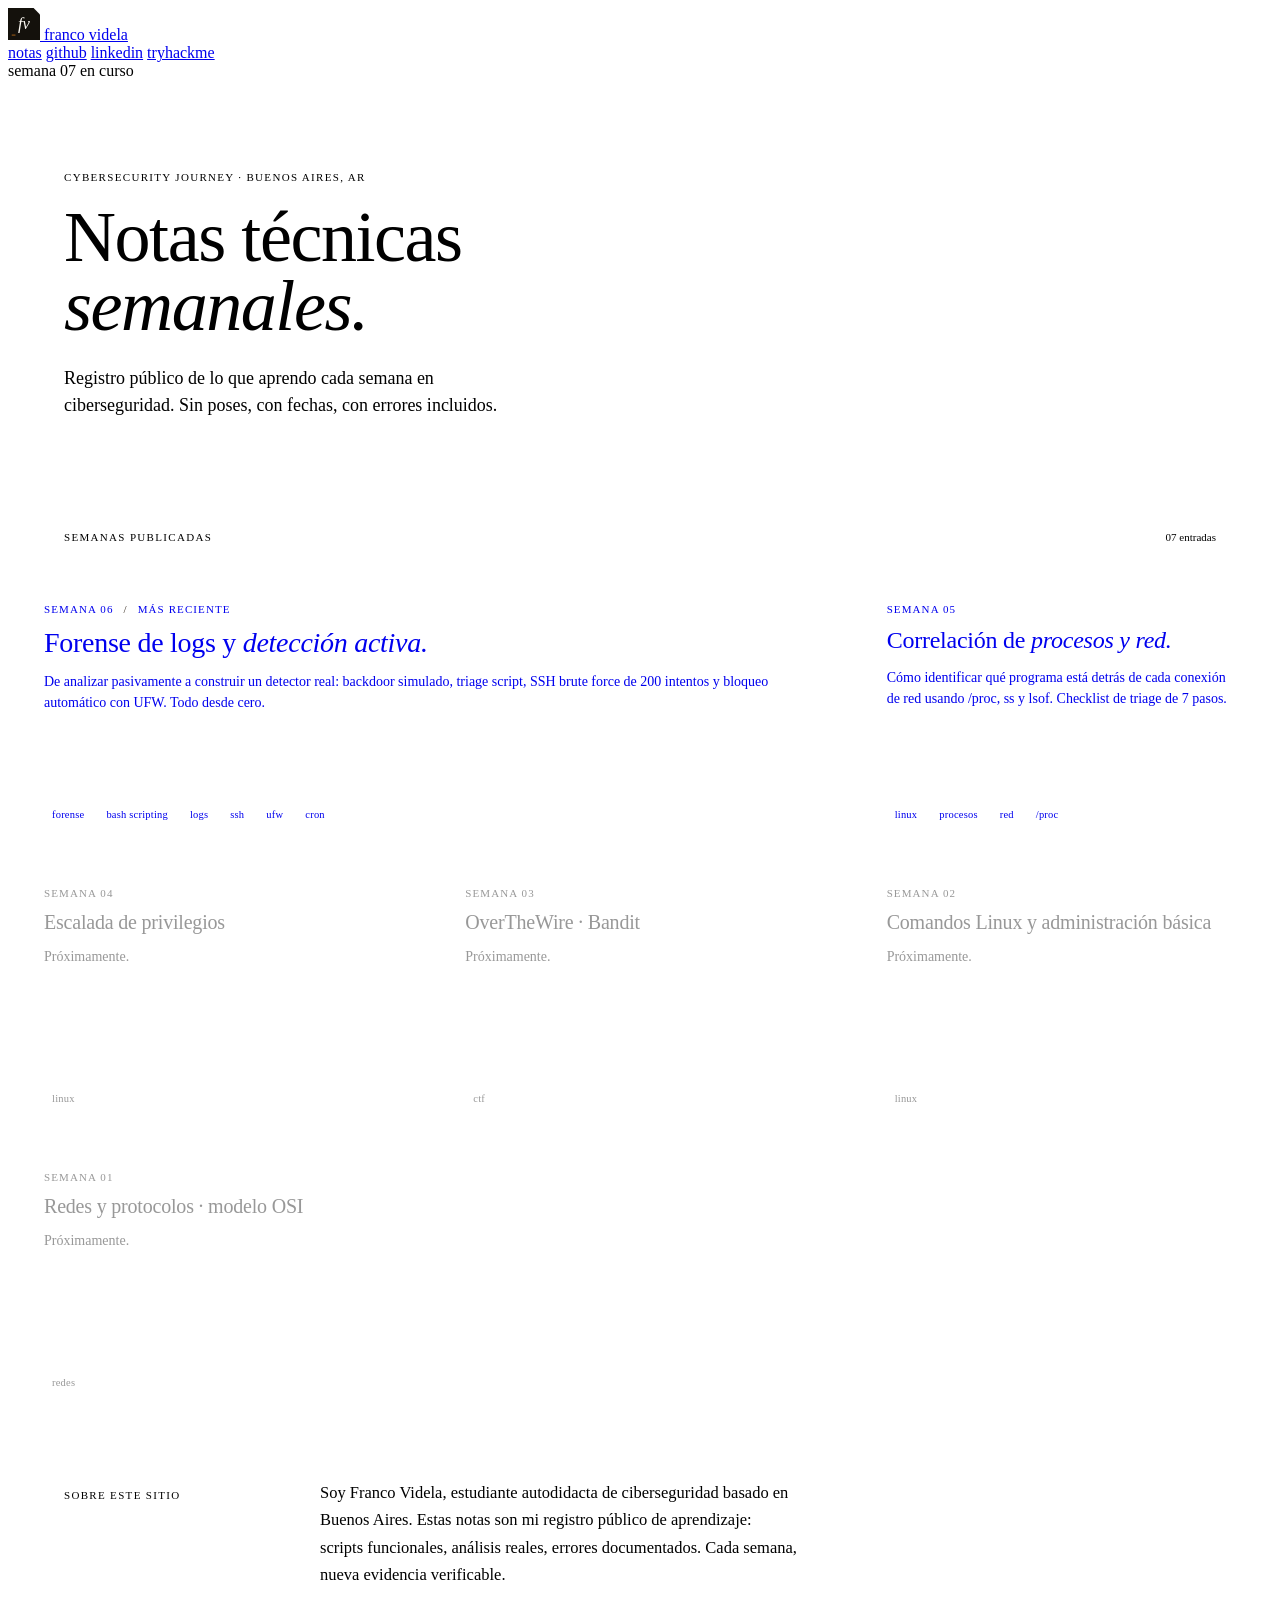
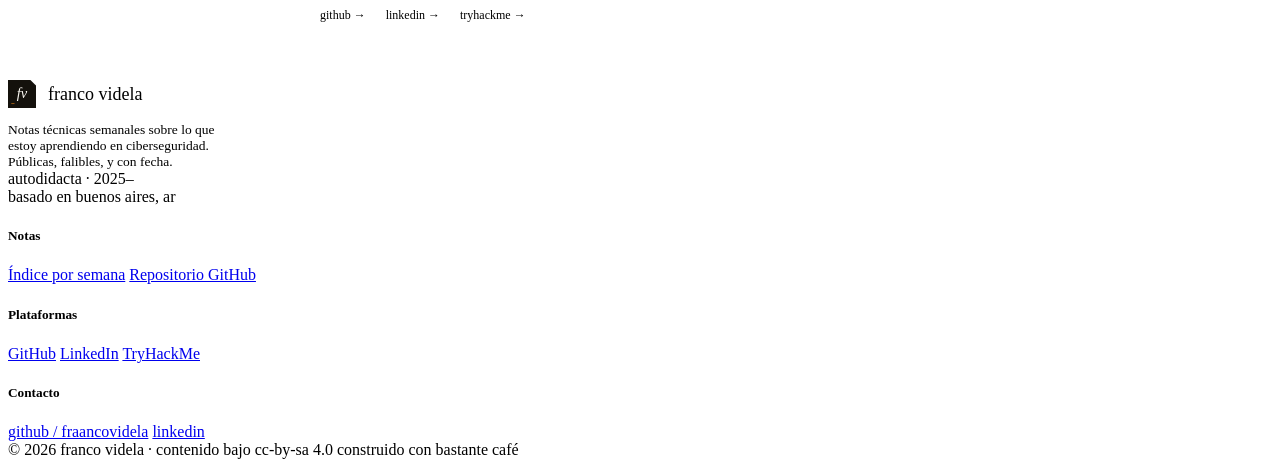
==== docs/index.html @ 890615af "chore: add docs folder and index for GitHub Pages" ====
<!doctype html>
<html lang="es">
<head>
<meta charset="utf-8"/>
<meta name="viewport" content="width=device-width, initial-scale=1"/>
<title>franco videla — notas de ciberseguridad</title>
<link rel="stylesheet" href="fv-design.css"/>
<style>
  /* ─── INDEX PAGE ─── */
  .page-hero {
    padding: 80px 56px 64px;
    border-bottom: 1px solid var(--paper-200);
  }
  .hero-eyebrow {
    font-family: var(--ff-mono); font-size: 11px;
    text-transform: uppercase; letter-spacing: 0.12em;
    color: var(--ink-300); margin-bottom: 20px;
  }
  .hero-title {
    font-family: var(--ff-display); font-weight: 400;
    font-size: 72px; line-height: 0.96;
    letter-spacing: -0.02em; margin: 0 0 24px;
    color: var(--ink-900);
  }
  .hero-title em { font-style: italic; color: var(--amber-700); }
  .hero-sub {
    font-size: 18px; color: var(--ink-700);
    max-width: 52ch; line-height: 1.5; margin: 0;
  }
 
  /* ─── WEEK GRID ─── */
  .section-head {
    padding: 48px 56px 28px;
    display: flex; align-items: baseline; justify-content: space-between;
    border-bottom: 1px solid var(--paper-200);
  }
  .section-label {
    font-family: var(--ff-mono); font-size: 11px;
    text-transform: uppercase; letter-spacing: 0.12em; color: var(--ink-300);
  }
  .section-count {
    font-family: var(--ff-mono); font-size: 11px; color: var(--ink-300);
  }
 
  .notes-grid {
    display: grid;
    grid-template-columns: repeat(3, 1fr);
    gap: 0;
  }
 
  .note-card {
    padding: 32px 36px;
    border-bottom: 1px solid var(--paper-200);
    border-right: 1px solid var(--paper-200);
    text-decoration: none;
    display: flex; flex-direction: column; gap: 12px;
    transition: background 0.15s;
    min-height: 220px;
  }
  .note-card:nth-child(3n) { border-right: 0; }
  .note-card:hover { background: var(--paper-100); }
 
  .note-card.featured {
    grid-column: span 2;
    background: var(--ink-900);
    border-color: var(--ink-900);
  }
  .note-card.featured:hover { background: var(--ink-700); }
 
  .card-week {
    font-family: var(--ff-mono); font-size: 11px;
    text-transform: uppercase; letter-spacing: 0.1em;
    color: var(--ink-300);
    display: flex; align-items: center; gap: 10px;
  }
  .note-card.featured .card-week { color: color-mix(in srgb, var(--paper-100) 45%, transparent); }
  .card-week .sep { color: var(--paper-300); }
  .note-card.featured .card-week .sep { color: #3a2f24; }
 
  .card-title {
    font-family: var(--ff-display); font-weight: 400;
    font-size: 24px; line-height: 1.15;
    color: var(--ink-900); margin: 0;
    letter-spacing: -0.01em;
  }
  .card-title em { font-style: italic; color: var(--amber-700); }
  .note-card.featured .card-title { color: var(--paper-50); font-size: 28px; }
  .note-card.featured .card-title em { color: var(--amber-300); }
 
  .card-desc {
    font-size: 14px; color: var(--ink-500);
    line-height: 1.5; margin: 0;
  }
  .note-card.featured .card-desc { color: color-mix(in srgb, var(--paper-100) 55%, transparent); }
 
  .card-tags {
    display: flex; flex-wrap: wrap; gap: 6px;
    margin-top: auto; padding-top: 12px;
    border-top: 1px solid var(--paper-200);
  }
  .note-card.featured .card-tags { border-top-color: #2c241b; }
 
  .chip {
    font-family: var(--ff-mono); font-size: 10.5px;
    text-transform: lowercase; letter-spacing: 0.02em;
    padding: 3px 8px; border-radius: 3px;
    background: var(--paper-50); border: 1px solid var(--paper-200);
    color: var(--ink-700);
  }
  .chip.amber { background: var(--amber-100); border-color: color-mix(in srgb, var(--amber-500) 35%, transparent); color: var(--amber-700); }
  .note-card.featured .chip { background: transparent; border-color: #3a2f24; color: var(--paper-200); }
  .note-card.featured .chip.amber { border-color: var(--amber-500); color: var(--amber-300); }
 
  /* placeholder cards */
  .note-card.placeholder {
    opacity: 0.4; pointer-events: none;
  }
  .note-card.placeholder .card-title {
    color: var(--ink-300);
    font-size: 20px;
  }
 
  /* ─── ABOUT STRIP ─── */
  .about-strip {
    padding: 56px;
    border-top: 1px solid var(--paper-200);
    display: grid;
    grid-template-columns: 200px 1fr;
    gap: 56px;
    align-items: start;
  }
  .about-label {
    font-family: var(--ff-mono); font-size: 11px;
    text-transform: uppercase; letter-spacing: 0.12em; color: var(--ink-300);
    border-top: 1px solid var(--ink-900); padding-top: 10px;
  }
  .about-text {
    font-size: 16.5px; color: var(--ink-700); line-height: 1.65;
    max-width: 58ch; margin: 0;
  }
  .about-links {
    display: flex; gap: 20px; margin-top: 20px; flex-wrap: wrap;
  }
  .about-links a {
    font-family: var(--ff-mono); font-size: 12px;
    color: var(--amber-700); text-decoration: none;
    border-bottom: 1px solid color-mix(in srgb, var(--amber-700) 35%, transparent);
    padding-bottom: 1px;
  }
  .about-links a:hover { border-bottom-color: var(--amber-700); }
 
  @media (max-width: 900px) {
    .site-header { padding: 16px 24px; }
    .page-hero { padding: 48px 24px 40px; }
    .hero-title { font-size: 48px; }
    .notes-grid { grid-template-columns: 1fr; }
    .note-card { border-right: 0; }
    .note-card.featured { grid-column: span 1; }
    .section-head, .about-strip { padding: 32px 24px; }
    .about-strip { grid-template-columns: 1fr; gap: 16px; }
  }
</style>
</head>
<body>
 
<!-- HEADER -->
<header class="site-header">
  <a href="index.html" class="lockup">
    <svg width="32" height="32" viewBox="0 0 120 120" aria-hidden="true">
      <defs><clipPath id="c"><path d="M0 0 H96 L120 24 V120 H0 Z"/></clipPath></defs>
      <g clip-path="url(#c)">
        <rect width="120" height="120" fill="#14110C"/>
        <text x="60" y="78" font-family="Instrument Serif, serif" font-size="62" font-style="italic" fill="#FBF8F2" text-anchor="middle">fv</text>
        <rect x="14" y="100" width="14" height="3" fill="#C57318"/>
      </g>
    </svg>
    <span class="wordmark">franco videla</span>
  </a>
  <nav class="site-nav">
    <a href="index.html" class="active">notas</a>
    <a href="https://github.com/fraancovidela/cybersecurity-journey" target="_blank">github</a>
    <a href="https://linkedin.com/in/fraancovidela" target="_blank">linkedin</a>
    <a href="https://tryhackme.com/p/fraancovidela" target="_blank">tryhackme</a>
  </nav>
  <span class="site-status"><span class="dot"></span>semana 07 en curso</span>
</header>
 
<!-- HERO -->
<section class="page-hero">
  <p class="hero-eyebrow">cybersecurity journey · buenos aires, ar</p>
  <h1 class="hero-title">Notas técnicas<br/><em>semanales.</em></h1>
  <p class="hero-sub">Registro público de lo que aprendo cada semana en ciberseguridad. Sin poses, con fechas, con errores incluidos.</p>
</section>
 
<!-- GRID -->
<div class="section-head">
  <span class="section-label">Semanas publicadas</span>
  <span class="section-count">07 entradas</span>
</div>
 
<div class="notes-grid">
 
  <!-- SEMANA 06 — featured (la más reciente) -->
  <a href="semanas/semana-06.html" class="note-card featured">
    <div class="card-week">
      <span>Semana 06</span>
      <span class="sep">/</span>
      <span>más reciente</span>
    </div>
    <h2 class="card-title">Forense de logs y <em>detección activa.</em></h2>
    <p class="card-desc">De analizar pasivamente a construir un detector real: backdoor simulado, triage script, SSH brute force de 200 intentos y bloqueo automático con UFW. Todo desde cero.</p>
    <div class="card-tags">
      <span class="chip amber">forense</span>
      <span class="chip amber">bash scripting</span>
      <span class="chip">logs</span>
      <span class="chip">ssh</span>
      <span class="chip">ufw</span>
      <span class="chip">cron</span>
    </div>
  </a>
 
  <!-- SEMANA 05 -->
  <a href="semanas/semana-05.html" class="note-card">
    <div class="card-week">
      <span>Semana 05</span>
    </div>
    <h2 class="card-title">Correlación de <em>procesos y red.</em></h2>
    <p class="card-desc">Cómo identificar qué programa está detrás de cada conexión de red usando /proc, ss y lsof. Checklist de triage de 7 pasos.</p>
    <div class="card-tags">
      <span class="chip">linux</span>
      <span class="chip">procesos</span>
      <span class="chip">red</span>
      <span class="chip">/proc</span>
    </div>
  </a>
 
  <!-- SEMANA 04 — placeholder -->
  <div class="note-card placeholder">
    <div class="card-week"><span>Semana 04</span></div>
    <h2 class="card-title">Escalada de privilegios</h2>
    <p class="card-desc">Próximamente.</p>
    <div class="card-tags"><span class="chip">linux</span></div>
  </div>
 
  <!-- SEMANA 03 — placeholder -->
  <div class="note-card placeholder">
    <div class="card-week"><span>Semana 03</span></div>
    <h2 class="card-title">OverTheWire · Bandit</h2>
    <p class="card-desc">Próximamente.</p>
    <div class="card-tags"><span class="chip">ctf</span></div>
  </div>
 
  <!-- SEMANA 02 — placeholder -->
  <div class="note-card placeholder">
    <div class="card-week"><span>Semana 02</span></div>
    <h2 class="card-title">Comandos Linux y administración básica</h2>
    <p class="card-desc">Próximamente.</p>
    <div class="card-tags"><span class="chip">linux</span></div>
  </div>
 
  <!-- SEMANA 01 — placeholder -->
  <div class="note-card placeholder">
    <div class="card-week"><span>Semana 01</span></div>
    <h2 class="card-title">Redes y protocolos · modelo OSI</h2>
    <p class="card-desc">Próximamente.</p>
    <div class="card-tags"><span class="chip">redes</span></div>
  </div>
 
</div>
 
<!-- ABOUT -->
<div class="about-strip">
  <span class="about-label">Sobre este sitio</span>
  <div>
    <p class="about-text">Soy Franco Videla, estudiante autodidacta de ciberseguridad basado en Buenos Aires. Estas notas son mi registro público de aprendizaje: scripts funcionales, análisis reales, errores documentados. Cada semana, nueva evidencia verificable.</p>
    <div class="about-links">
      <a href="https://github.com/fraancovidela/cybersecurity-journey" target="_blank">github →</a>
      <a href="https://linkedin.com/in/fraancovidela" target="_blank">linkedin →</a>
      <a href="https://tryhackme.com/p/fraancovidela" target="_blank">tryhackme →</a>
    </div>
  </div>
</div>
 
<!-- FOOTER -->
<footer class="site-footer">
  <div>
    <div style="display:inline-flex; align-items:center; gap:12px; margin-bottom:14px;">
      <svg width="28" height="28" viewBox="0 0 120 120">
        <defs><clipPath id="cf"><path d="M0 0 H96 L120 24 V120 H0 Z"/></clipPath></defs>
        <g clip-path="url(#cf)">
          <rect width="120" height="120" fill="#14110C"/>
          <text x="60" y="78" font-family="Instrument Serif, serif" font-size="62" font-style="italic" fill="#FBF8F2" text-anchor="middle">fv</text>
          <rect x="14" y="100" width="14" height="3" fill="#C57318"/>
        </g>
      </svg>
      <span style="font-family:var(--ff-display); font-size:18px;">franco videla</span>
    </div>
    <p style="margin:0; max-width:32ch; font-size:13.5px;">Notas técnicas semanales sobre lo que estoy aprendiendo en ciberseguridad. Públicas, falibles, y con fecha.</p>
    <div class="footer-tag">autodidacta · 2025–<br/>basado en buenos aires, ar</div>
  </div>
  <div>
    <h5>Notas</h5>
    <a href="index.html">Índice por semana</a>
    <a href="https://github.com/fraancovidela/cybersecurity-journey" target="_blank">Repositorio GitHub</a>
  </div>
  <div>
    <h5>Plataformas</h5>
    <a href="https://github.com/fraancovidela/cybersecurity-journey" target="_blank">GitHub</a>
    <a href="https://linkedin.com/in/fraancovidela" target="_blank">LinkedIn</a>
    <a href="https://tryhackme.com/p/fraancovidela" target="_blank">TryHackMe</a>
  </div>
  <div>
    <h5>Contacto</h5>
    <a href="https://github.com/fraancovidela" target="_blank">github / fraancovidela</a>
    <a href="https://linkedin.com/in/fraancovidela" target="_blank">linkedin</a>
  </div>
  <div class="footer-fineprint">
    <span>© 2026 franco videla · contenido bajo cc-by-sa 4.0</span>
    <span>construido con bastante café</span>
  </div>
</footer>
 
</body>
</html>
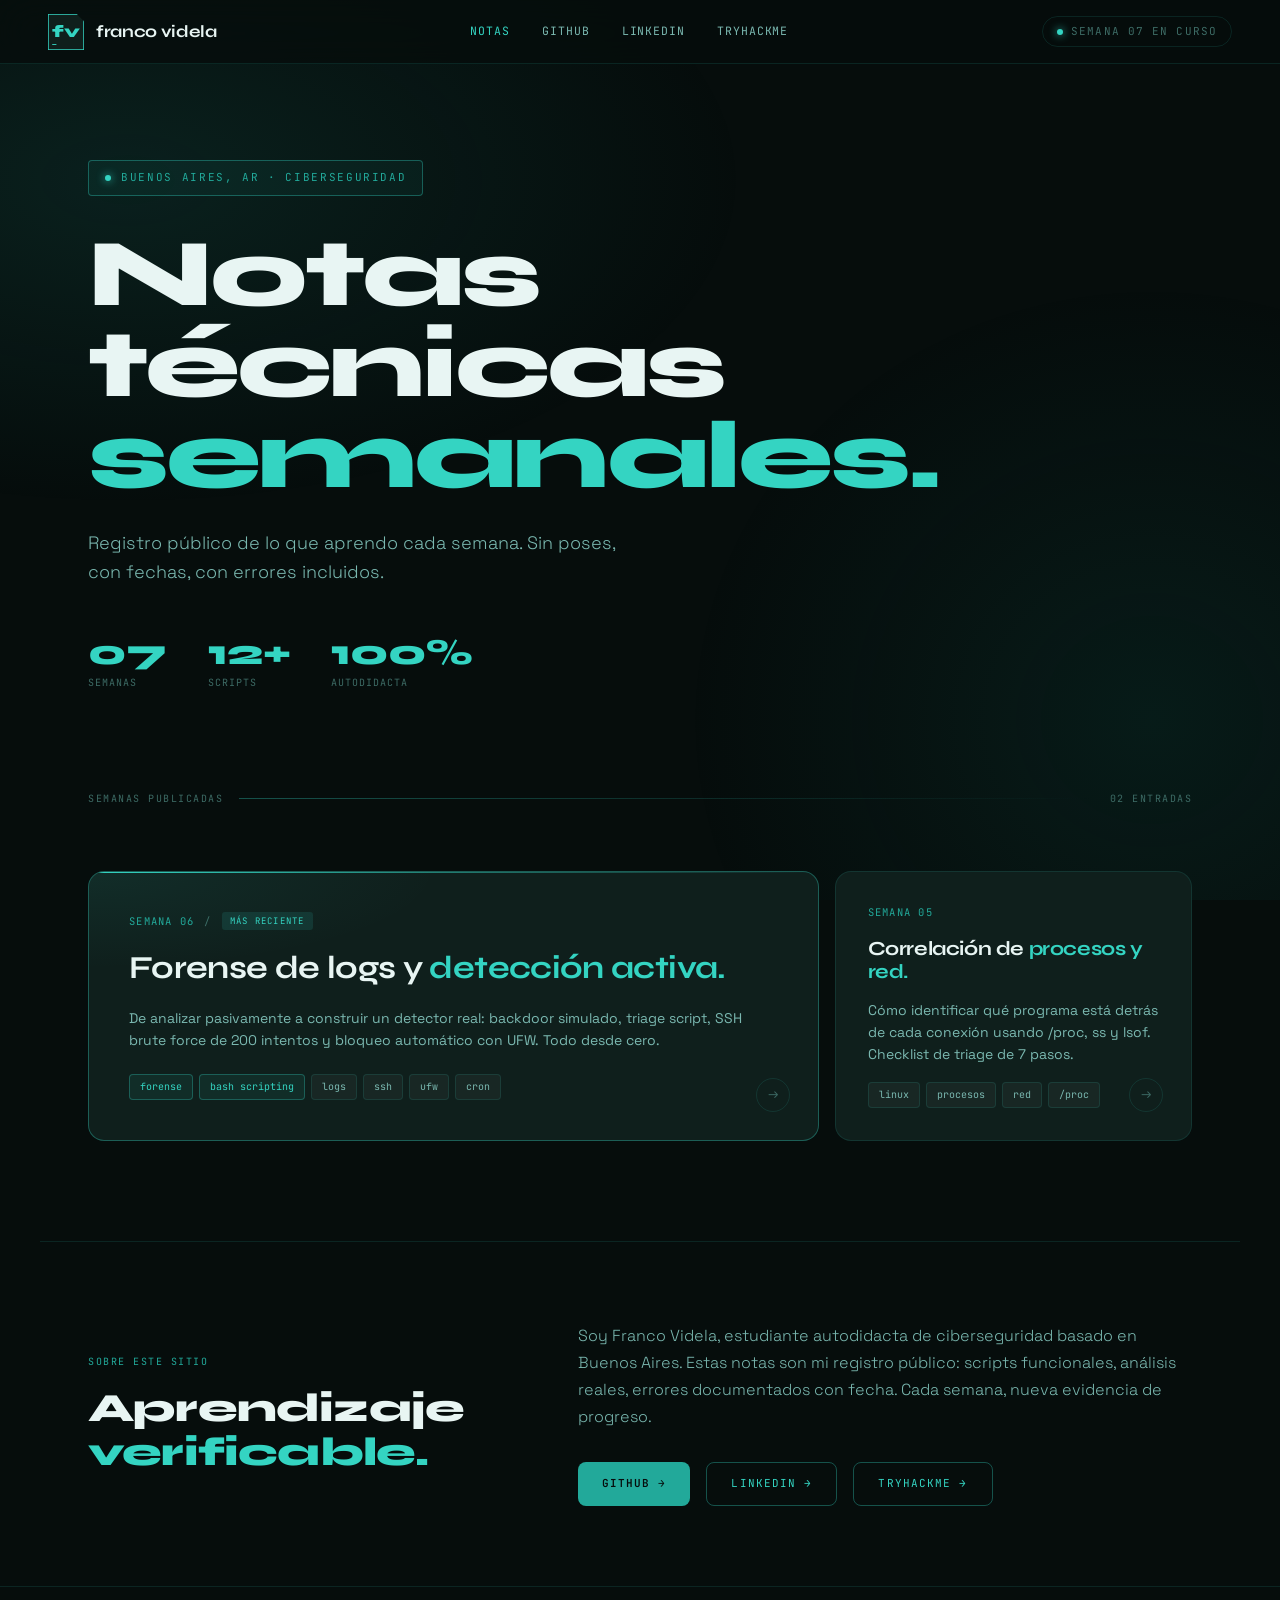
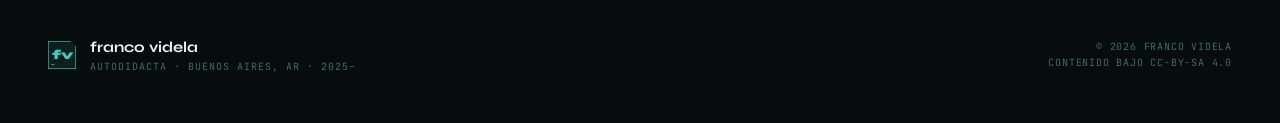
==== commit 90dab6a8: "chore: add docs folder and index for GitHub Pages" ====
--- a/docs/index.html
+++ b/docs/index.html
@@ -4,321 +4,208 @@
 <meta charset="utf-8"/>
 <meta name="viewport" content="width=device-width, initial-scale=1"/>
 <title>franco videla — notas de ciberseguridad</title>
-<link rel="stylesheet" href="fv-design.css"/>
+<link rel="preconnect" href="https://fonts.googleapis.com"/>
+<link rel="preconnect" href="https://fonts.gstatic.com" crossorigin/>
+<link href="https://fonts.googleapis.com/css2?family=Syne:wght@400;500;600;700;800&family=Space+Grotesk:wght@300;400;500;600&family=JetBrains+Mono:wght@400;500&display=swap" rel="stylesheet"/>
 <style>
-  /* ─── INDEX PAGE ─── */
-  .page-hero {
-    padding: 80px 56px 64px;
-    border-bottom: 1px solid var(--paper-200);
-  }
-  .hero-eyebrow {
-    font-family: var(--ff-mono); font-size: 11px;
-    text-transform: uppercase; letter-spacing: 0.12em;
-    color: var(--ink-300); margin-bottom: 20px;
-  }
-  .hero-title {
-    font-family: var(--ff-display); font-weight: 400;
-    font-size: 72px; line-height: 0.96;
-    letter-spacing: -0.02em; margin: 0 0 24px;
-    color: var(--ink-900);
-  }
-  .hero-title em { font-style: italic; color: var(--amber-700); }
-  .hero-sub {
-    font-size: 18px; color: var(--ink-700);
-    max-width: 52ch; line-height: 1.5; margin: 0;
-  }
- 
-  /* ─── WEEK GRID ─── */
-  .section-head {
-    padding: 48px 56px 28px;
-    display: flex; align-items: baseline; justify-content: space-between;
-    border-bottom: 1px solid var(--paper-200);
-  }
-  .section-label {
-    font-family: var(--ff-mono); font-size: 11px;
-    text-transform: uppercase; letter-spacing: 0.12em; color: var(--ink-300);
-  }
-  .section-count {
-    font-family: var(--ff-mono); font-size: 11px; color: var(--ink-300);
-  }
- 
-  .notes-grid {
-    display: grid;
-    grid-template-columns: repeat(3, 1fr);
-    gap: 0;
-  }
- 
-  .note-card {
-    padding: 32px 36px;
-    border-bottom: 1px solid var(--paper-200);
-    border-right: 1px solid var(--paper-200);
-    text-decoration: none;
-    display: flex; flex-direction: column; gap: 12px;
-    transition: background 0.15s;
-    min-height: 220px;
-  }
-  .note-card:nth-child(3n) { border-right: 0; }
-  .note-card:hover { background: var(--paper-100); }
- 
-  .note-card.featured {
-    grid-column: span 2;
-    background: var(--ink-900);
-    border-color: var(--ink-900);
-  }
-  .note-card.featured:hover { background: var(--ink-700); }
- 
-  .card-week {
-    font-family: var(--ff-mono); font-size: 11px;
-    text-transform: uppercase; letter-spacing: 0.1em;
-    color: var(--ink-300);
-    display: flex; align-items: center; gap: 10px;
-  }
-  .note-card.featured .card-week { color: color-mix(in srgb, var(--paper-100) 45%, transparent); }
-  .card-week .sep { color: var(--paper-300); }
-  .note-card.featured .card-week .sep { color: #3a2f24; }
- 
-  .card-title {
-    font-family: var(--ff-display); font-weight: 400;
-    font-size: 24px; line-height: 1.15;
-    color: var(--ink-900); margin: 0;
-    letter-spacing: -0.01em;
-  }
-  .card-title em { font-style: italic; color: var(--amber-700); }
-  .note-card.featured .card-title { color: var(--paper-50); font-size: 28px; }
-  .note-card.featured .card-title em { color: var(--amber-300); }
- 
-  .card-desc {
-    font-size: 14px; color: var(--ink-500);
-    line-height: 1.5; margin: 0;
-  }
-  .note-card.featured .card-desc { color: color-mix(in srgb, var(--paper-100) 55%, transparent); }
- 
-  .card-tags {
-    display: flex; flex-wrap: wrap; gap: 6px;
-    margin-top: auto; padding-top: 12px;
-    border-top: 1px solid var(--paper-200);
-  }
-  .note-card.featured .card-tags { border-top-color: #2c241b; }
- 
-  .chip {
-    font-family: var(--ff-mono); font-size: 10.5px;
-    text-transform: lowercase; letter-spacing: 0.02em;
-    padding: 3px 8px; border-radius: 3px;
-    background: var(--paper-50); border: 1px solid var(--paper-200);
-    color: var(--ink-700);
-  }
-  .chip.amber { background: var(--amber-100); border-color: color-mix(in srgb, var(--amber-500) 35%, transparent); color: var(--amber-700); }
-  .note-card.featured .chip { background: transparent; border-color: #3a2f24; color: var(--paper-200); }
-  .note-card.featured .chip.amber { border-color: var(--amber-500); color: var(--amber-300); }
- 
-  /* placeholder cards */
-  .note-card.placeholder {
-    opacity: 0.4; pointer-events: none;
-  }
-  .note-card.placeholder .card-title {
-    color: var(--ink-300);
-    font-size: 20px;
-  }
- 
-  /* ─── ABOUT STRIP ─── */
-  .about-strip {
-    padding: 56px;
-    border-top: 1px solid var(--paper-200);
-    display: grid;
-    grid-template-columns: 200px 1fr;
-    gap: 56px;
-    align-items: start;
-  }
-  .about-label {
-    font-family: var(--ff-mono); font-size: 11px;
-    text-transform: uppercase; letter-spacing: 0.12em; color: var(--ink-300);
-    border-top: 1px solid var(--ink-900); padding-top: 10px;
-  }
-  .about-text {
-    font-size: 16.5px; color: var(--ink-700); line-height: 1.65;
-    max-width: 58ch; margin: 0;
-  }
-  .about-links {
-    display: flex; gap: 20px; margin-top: 20px; flex-wrap: wrap;
-  }
-  .about-links a {
-    font-family: var(--ff-mono); font-size: 12px;
-    color: var(--amber-700); text-decoration: none;
-    border-bottom: 1px solid color-mix(in srgb, var(--amber-700) 35%, transparent);
-    padding-bottom: 1px;
-  }
-  .about-links a:hover { border-bottom-color: var(--amber-700); }
- 
-  @media (max-width: 900px) {
-    .site-header { padding: 16px 24px; }
-    .page-hero { padding: 48px 24px 40px; }
-    .hero-title { font-size: 48px; }
-    .notes-grid { grid-template-columns: 1fr; }
-    .note-card { border-right: 0; }
-    .note-card.featured { grid-column: span 1; }
-    .section-head, .about-strip { padding: 32px 24px; }
-    .about-strip { grid-template-columns: 1fr; gap: 16px; }
-  }
+* { margin: 0; padding: 0; box-sizing: border-box; }
+:root {
+  --bg-deep:    #060d0c;
+  --bg-card:    #0f1f1c;
+  --teal-400:   #22a99a;
+  --teal-300:   #34d4c2;
+  --text-prime: #e8f5f3;
+  --text-sec:   #7ab8b0;
+  --text-muted: #3d6b65;
+  --border:     rgba(52,212,194,0.12);
+  --border-hot: rgba(52,212,194,0.35);
+  --ff-head:  "Syne", sans-serif;
+  --ff-body:  "Space Grotesk", sans-serif;
+  --ff-mono:  "JetBrains Mono", monospace;
+}
+html { scroll-behavior: smooth; }
+body { background: var(--bg-deep); color: var(--text-prime); font-family: var(--ff-body); font-size: 15px; line-height: 1.6; overflow-x: hidden; }
+.mesh { position: fixed; inset: 0; pointer-events: none; z-index: 0; background: radial-gradient(ellipse 80% 60% at 10% 20%, rgba(26,122,110,0.18) 0%, transparent 60%), radial-gradient(ellipse 60% 80% at 90% 80%, rgba(13,78,70,0.22) 0%, transparent 60%); }
+header { position: fixed; top: 0; left: 0; right: 0; z-index: 100; display: flex; align-items: center; justify-content: space-between; padding: 0 48px; height: 64px; background: rgba(6,13,12,0.85); backdrop-filter: blur(20px); border-bottom: 1px solid var(--border); }
+.logo-link { display: flex; align-items: center; gap: 12px; text-decoration: none; }
+.logo-name { font-family: var(--ff-head); font-size: 17px; font-weight: 700; color: var(--text-prime); letter-spacing: -0.02em; }
+nav { display: flex; gap: 32px; }
+nav a { font-family: var(--ff-mono); font-size: 11.5px; text-transform: uppercase; letter-spacing: 0.08em; color: var(--text-sec); text-decoration: none; transition: color 0.2s; }
+nav a:hover, nav a.active { color: var(--teal-300); }
+.status-badge { display: flex; align-items: center; gap: 8px; font-family: var(--ff-mono); font-size: 11px; text-transform: uppercase; letter-spacing: 0.1em; color: var(--text-muted); padding: 6px 14px; border: 1px solid var(--border); border-radius: 99px; }
+.status-dot { width: 6px; height: 6px; border-radius: 50%; background: var(--teal-300); box-shadow: 0 0 8px var(--teal-300); animation: pulse 2s infinite; }
+@keyframes pulse { 0%,100%{opacity:1;box-shadow:0 0 8px var(--teal-300)}50%{opacity:.6;box-shadow:0 0 16px var(--teal-300)} }
+.hero { position: relative; z-index: 1; padding: 160px 48px 100px; max-width: 1200px; margin: 0 auto; }
+.hero-eyebrow { display: inline-flex; align-items: center; gap: 10px; font-family: var(--ff-mono); font-size: 11px; text-transform: uppercase; letter-spacing: 0.15em; color: var(--teal-400); margin-bottom: 32px; padding: 8px 16px; border: 1px solid var(--border-hot); border-radius: 4px; background: rgba(52,212,194,0.05); }
+.hero-eyebrow::before { content: ""; width: 6px; height: 6px; border-radius: 50%; background: var(--teal-300); box-shadow: 0 0 8px var(--teal-300); }
+.hero h1 { font-family: var(--ff-head); font-size: clamp(52px,8vw,96px); font-weight: 800; line-height: 0.95; letter-spacing: -0.03em; color: var(--text-prime); margin-bottom: 28px; }
+.hero h1 em { font-style: normal; color: var(--teal-300); }
+.hero-sub { font-size: 18px; color: var(--text-sec); max-width: 48ch; line-height: 1.6; margin-bottom: 48px; font-weight: 300; }
+.hero-stats { display: flex; gap: 40px; }
+.stat { display: flex; flex-direction: column; gap: 4px; }
+.stat-num { font-family: var(--ff-head); font-size: 36px; font-weight: 800; color: var(--teal-300); line-height: 1; }
+.stat-label { font-family: var(--ff-mono); font-size: 10px; text-transform: uppercase; letter-spacing: 0.1em; color: var(--text-muted); }
+.divider { position: relative; z-index: 1; max-width: 1200px; margin: 0 auto; padding: 0 48px; display: flex; align-items: center; gap: 16px; margin-bottom: 64px; }
+.divider-label { font-family: var(--ff-mono); font-size: 10px; text-transform: uppercase; letter-spacing: 0.15em; color: var(--text-muted); white-space: nowrap; }
+.divider-line { flex: 1; height: 1px; background: linear-gradient(90deg, var(--border-hot), transparent); }
+.notes-section { position: relative; z-index: 1; max-width: 1200px; margin: 0 auto; padding: 0 48px 100px; }
+.notes-grid { display: grid; grid-template-columns: repeat(3, 1fr); gap: 16px; }
+.card-featured { grid-column: span 2; background: var(--bg-card); border: 1px solid var(--border-hot); border-radius: 16px; padding: 40px; text-decoration: none; display: flex; flex-direction: column; gap: 20px; position: relative; overflow: hidden; transition: transform 0.3s, border-color 0.3s, box-shadow 0.3s; }
+.card-featured::before { content: ""; position: absolute; inset: 0; background: radial-gradient(ellipse 80% 60% at 0% 0%, rgba(52,212,194,0.08) 0%, transparent 60%); pointer-events: none; }
+.card-featured::after { content: ""; position: absolute; top: 0; left: 0; right: 0; height: 1px; background: linear-gradient(90deg, var(--teal-300), transparent); }
+.card-featured:hover { transform: translateY(-4px); border-color: var(--teal-400); box-shadow: 0 20px 60px rgba(52,212,194,0.12); }
+.card { background: var(--bg-card); border: 1px solid var(--border); border-radius: 16px; padding: 32px; text-decoration: none; display: flex; flex-direction: column; gap: 16px; position: relative; overflow: hidden; transition: transform 0.3s, border-color 0.3s, box-shadow 0.3s; }
+.card:hover { transform: translateY(-4px); border-color: var(--border-hot); box-shadow: 0 12px 40px rgba(52,212,194,0.08); }
+.card-week { font-family: var(--ff-mono); font-size: 10.5px; text-transform: uppercase; letter-spacing: 0.12em; color: var(--teal-400); display: flex; align-items: center; gap: 10px; }
+.card-week .sep { color: var(--text-muted); }
+.card-week .badge { background: rgba(52,212,194,0.12); color: var(--teal-300); padding: 2px 8px; border-radius: 3px; font-size: 9px; }
+.card-title { font-family: var(--ff-head); font-weight: 700; color: var(--text-prime); line-height: 1.15; letter-spacing: -0.02em; }
+.card-featured .card-title { font-size: 32px; }
+.card .card-title { font-size: 20px; }
+.card-title em { font-style: normal; color: var(--teal-300); }
+.card-desc { font-size: 14px; color: var(--text-sec); line-height: 1.6; flex: 1; }
+.card-tags { display: flex; flex-wrap: wrap; gap: 6px; margin-top: auto; }
+.chip { font-family: var(--ff-mono); font-size: 10px; text-transform: lowercase; padding: 4px 10px; border-radius: 4px; background: rgba(255,255,255,0.04); border: 1px solid var(--border); color: var(--text-sec); }
+.chip.hot { background: rgba(52,212,194,0.08); border-color: rgba(52,212,194,0.3); color: var(--teal-300); }
+.card-arrow { position: absolute; bottom: 28px; right: 28px; width: 34px; height: 34px; border: 1px solid var(--border); border-radius: 50%; display: flex; align-items: center; justify-content: center; color: var(--text-muted); font-size: 13px; transition: all 0.3s; }
+.card-featured:hover .card-arrow, .card:hover .card-arrow { border-color: var(--teal-300); color: var(--teal-300); background: rgba(52,212,194,0.08); transform: translate(2px,-2px); }
+.about { position: relative; z-index: 1; border-top: 1px solid var(--border); padding: 80px 48px; max-width: 1200px; margin: 0 auto; display: grid; grid-template-columns: 1fr 1.5fr; gap: 80px; align-items: center; }
+.about-label { font-family: var(--ff-mono); font-size: 10px; text-transform: uppercase; letter-spacing: 0.15em; color: var(--teal-400); margin-bottom: 16px; }
+.about h2 { font-family: var(--ff-head); font-size: 40px; font-weight: 800; letter-spacing: -0.02em; color: var(--text-prime); line-height: 1.1; }
+.about h2 em { font-style: normal; color: var(--teal-300); }
+.about-text { font-size: 16px; color: var(--text-sec); line-height: 1.7; margin-bottom: 32px; font-weight: 300; }
+.about-links { display: flex; gap: 16px; flex-wrap: wrap; }
+.btn { display: inline-flex; align-items: center; gap: 8px; font-family: var(--ff-mono); font-size: 11px; text-transform: uppercase; letter-spacing: 0.1em; text-decoration: none; padding: 12px 24px; border-radius: 8px; transition: all 0.2s; }
+.btn-primary { background: var(--teal-400); color: var(--bg-deep); font-weight: 600; }
+.btn-primary:hover { background: var(--teal-300); box-shadow: 0 0 24px rgba(52,212,194,0.3); }
+.btn-ghost { border: 1px solid var(--border-hot); color: var(--teal-300); }
+.btn-ghost:hover { background: rgba(52,212,194,0.08); }
+footer { position: relative; z-index: 1; border-top: 1px solid var(--border); padding: 48px; display: flex; justify-content: space-between; align-items: center; }
+.footer-left { display: flex; align-items: center; gap: 14px; }
+.footer-name { font-family: var(--ff-head); font-size: 15px; font-weight: 700; color: var(--text-prime); }
+.footer-sub { font-family: var(--ff-mono); font-size: 10px; color: var(--text-muted); text-transform: uppercase; letter-spacing: 0.1em; }
+.footer-right { font-family: var(--ff-mono); font-size: 10px; color: var(--text-muted); text-transform: uppercase; letter-spacing: 0.08em; text-align: right; }
+.reveal { opacity: 0; transform: translateY(24px); transition: opacity 0.6s ease, transform 0.6s ease; }
+.reveal.visible { opacity: 1; transform: translateY(0); }
+.reveal-delay-1{transition-delay:.1s}.reveal-delay-2{transition-delay:.2s}.reveal-delay-3{transition-delay:.3s}
+@media(max-width:900px){header{padding:0 24px}.status-badge{display:none}.hero{padding:120px 24px 80px}.hero h1{font-size:48px}.divider,.notes-section,.about{padding-left:24px;padding-right:24px}.notes-grid{grid-template-columns:1fr}.card-featured{grid-column:span 1}.about{grid-template-columns:1fr;gap:40px}footer{padding:32px 24px;flex-direction:column;gap:16px;text-align:center}}
 </style>
 </head>
 <body>
- 
-<!-- HEADER -->
-<header class="site-header">
-  <a href="index.html" class="lockup">
-    <svg width="32" height="32" viewBox="0 0 120 120" aria-hidden="true">
+<div class="mesh"></div>
+
+<header>
+  <a href="index.html" class="logo-link">
+    <svg width="36" height="36" viewBox="0 0 120 120" xmlns="http://www.w3.org/2000/svg">
       <defs><clipPath id="c"><path d="M0 0 H96 L120 24 V120 H0 Z"/></clipPath></defs>
       <g clip-path="url(#c)">
-        <rect width="120" height="120" fill="#14110C"/>
-        <text x="60" y="78" font-family="Instrument Serif, serif" font-size="62" font-style="italic" fill="#FBF8F2" text-anchor="middle">fv</text>
-        <rect x="14" y="100" width="14" height="3" fill="#C57318"/>
+        <rect width="120" height="120" fill="#0f1f1c"/>
+        <rect width="120" height="120" fill="none" stroke="#34d4c2" stroke-width="5"/>
+        <text x="60" y="78" font-family="Syne,sans-serif" font-size="58" font-weight="800" fill="#34d4c2" text-anchor="middle">fv</text>
+        <rect x="14" y="100" width="14" height="3" fill="#34d4c2"/>
       </g>
     </svg>
-    <span class="wordmark">franco videla</span>
+    <span class="logo-name">franco videla</span>
   </a>
-  <nav class="site-nav">
+  <nav>
     <a href="index.html" class="active">notas</a>
     <a href="https://github.com/fraancovidela/cybersecurity-journey" target="_blank">github</a>
     <a href="https://linkedin.com/in/fraancovidela" target="_blank">linkedin</a>
     <a href="https://tryhackme.com/p/fraancovidela" target="_blank">tryhackme</a>
   </nav>
-  <span class="site-status"><span class="dot"></span>semana 07 en curso</span>
+  <div class="status-badge">
+    <span class="status-dot"></span>
+    semana 07 en curso
+  </div>
 </header>
- 
-<!-- HERO -->
-<section class="page-hero">
-  <p class="hero-eyebrow">cybersecurity journey · buenos aires, ar</p>
-  <h1 class="hero-title">Notas técnicas<br/><em>semanales.</em></h1>
-  <p class="hero-sub">Registro público de lo que aprendo cada semana en ciberseguridad. Sin poses, con fechas, con errores incluidos.</p>
+
+<section class="hero">
+  <div class="hero-eyebrow reveal">Buenos Aires, AR · Ciberseguridad</div>
+  <h1 class="reveal reveal-delay-1">Notas<br/>técnicas<br/><em>semanales.</em></h1>
+  <p class="hero-sub reveal reveal-delay-2">Registro público de lo que aprendo cada semana. Sin poses, con fechas, con errores incluidos.</p>
+  <div class="hero-stats reveal reveal-delay-3">
+    <div class="stat"><span class="stat-num">07</span><span class="stat-label">Semanas</span></div>
+    <div class="stat"><span class="stat-num">12+</span><span class="stat-label">Scripts</span></div>
+    <div class="stat"><span class="stat-num">100%</span><span class="stat-label">Autodidacta</span></div>
+  </div>
 </section>
- 
-<!-- GRID -->
-<div class="section-head">
-  <span class="section-label">Semanas publicadas</span>
-  <span class="section-count">07 entradas</span>
+
+<div class="divider reveal">
+  <span class="divider-label">Semanas publicadas</span>
+  <div class="divider-line"></div>
+  <span class="divider-label">02 entradas</span>
 </div>
- 
-<div class="notes-grid">
- 
-  <!-- SEMANA 06 — featured (la más reciente) -->
-  <a href="semanas/semana-06.html" class="note-card featured">
-    <div class="card-week">
-      <span>Semana 06</span>
-      <span class="sep">/</span>
-      <span>más reciente</span>
+
+<section class="notes-section">
+  <div class="notes-grid">
+
+    <a href="semanas/semana-06.html" class="card-featured reveal">
+      <div class="card-week">
+        <span>Semana 06</span><span class="sep">/</span><span class="badge">más reciente</span>
+      </div>
+      <h2 class="card-title">Forense de logs y <em>detección activa.</em></h2>
+      <p class="card-desc">De analizar pasivamente a construir un detector real: backdoor simulado, triage script, SSH brute force de 200 intentos y bloqueo automático con UFW. Todo desde cero.</p>
+      <div class="card-tags">
+        <span class="chip hot">forense</span><span class="chip hot">bash scripting</span>
+        <span class="chip">logs</span><span class="chip">ssh</span><span class="chip">ufw</span><span class="chip">cron</span>
+      </div>
+      <div class="card-arrow">→</div>
+    </a>
+
+    <a href="semanas/semana-05.html" class="card reveal reveal-delay-1">
+      <div class="card-week"><span>Semana 05</span></div>
+      <h3 class="card-title">Correlación de <em>procesos y red.</em></h3>
+      <p class="card-desc">Cómo identificar qué programa está detrás de cada conexión usando /proc, ss y lsof. Checklist de triage de 7 pasos.</p>
+      <div class="card-tags"><span class="chip">linux</span><span class="chip">procesos</span><span class="chip">red</span><span class="chip">/proc</span></div>
+      <div class="card-arrow">→</div>
+    </a>
+
+  </div>
+</section>
+
+<section class="about">
+  <div class="reveal">
+    <p class="about-label">Sobre este sitio</p>
+    <h2>Aprendizaje<br/><em>verificable.</em></h2>
+  </div>
+  <div class="reveal reveal-delay-1">
+    <p class="about-text">Soy Franco Videla, estudiante autodidacta de ciberseguridad basado en Buenos Aires. Estas notas son mi registro público: scripts funcionales, análisis reales, errores documentados con fecha. Cada semana, nueva evidencia de progreso.</p>
+    <div class="about-links">
+      <a href="https://github.com/fraancovidela/cybersecurity-journey" target="_blank" class="btn btn-primary">GitHub →</a>
+      <a href="https://linkedin.com/in/fraancovidela" target="_blank" class="btn btn-ghost">LinkedIn →</a>
+      <a href="https://tryhackme.com/p/fraancovidela" target="_blank" class="btn btn-ghost">TryHackMe →</a>
     </div>
-    <h2 class="card-title">Forense de logs y <em>detección activa.</em></h2>
-    <p class="card-desc">De analizar pasivamente a construir un detector real: backdoor simulado, triage script, SSH brute force de 200 intentos y bloqueo automático con UFW. Todo desde cero.</p>
-    <div class="card-tags">
-      <span class="chip amber">forense</span>
-      <span class="chip amber">bash scripting</span>
-      <span class="chip">logs</span>
-      <span class="chip">ssh</span>
-      <span class="chip">ufw</span>
-      <span class="chip">cron</span>
+  </div>
+</section>
+
+<footer>
+  <div class="footer-left">
+    <svg width="28" height="28" viewBox="0 0 120 120" xmlns="http://www.w3.org/2000/svg">
+      <defs><clipPath id="cf"><path d="M0 0 H96 L120 24 V120 H0 Z"/></clipPath></defs>
+      <g clip-path="url(#cf)">
+        <rect width="120" height="120" fill="#0f1f1c"/>
+        <rect width="120" height="120" fill="none" stroke="#34d4c2" stroke-width="5"/>
+        <text x="60" y="78" font-family="Syne,sans-serif" font-size="58" font-weight="800" fill="#34d4c2" text-anchor="middle">fv</text>
+        <rect x="14" y="100" width="14" height="3" fill="#34d4c2"/>
+      </g>
+    </svg>
+    <div>
+      <div class="footer-name">franco videla</div>
+      <div class="footer-sub">autodidacta · buenos aires, ar · 2025–</div>
     </div>
-  </a>
- 
-  <!-- SEMANA 05 -->
-  <a href="semanas/semana-05.html" class="note-card">
-    <div class="card-week">
-      <span>Semana 05</span>
-    </div>
-    <h2 class="card-title">Correlación de <em>procesos y red.</em></h2>
-    <p class="card-desc">Cómo identificar qué programa está detrás de cada conexión de red usando /proc, ss y lsof. Checklist de triage de 7 pasos.</p>
-    <div class="card-tags">
-      <span class="chip">linux</span>
-      <span class="chip">procesos</span>
-      <span class="chip">red</span>
-      <span class="chip">/proc</span>
-    </div>
-  </a>
- 
-  <!-- SEMANA 04 — placeholder -->
-  <div class="note-card placeholder">
-    <div class="card-week"><span>Semana 04</span></div>
-    <h2 class="card-title">Escalada de privilegios</h2>
-    <p class="card-desc">Próximamente.</p>
-    <div class="card-tags"><span class="chip">linux</span></div>
-  </div>
- 
-  <!-- SEMANA 03 — placeholder -->
-  <div class="note-card placeholder">
-    <div class="card-week"><span>Semana 03</span></div>
-    <h2 class="card-title">OverTheWire · Bandit</h2>
-    <p class="card-desc">Próximamente.</p>
-    <div class="card-tags"><span class="chip">ctf</span></div>
-  </div>
- 
-  <!-- SEMANA 02 — placeholder -->
-  <div class="note-card placeholder">
-    <div class="card-week"><span>Semana 02</span></div>
-    <h2 class="card-title">Comandos Linux y administración básica</h2>
-    <p class="card-desc">Próximamente.</p>
-    <div class="card-tags"><span class="chip">linux</span></div>
-  </div>
- 
-  <!-- SEMANA 01 — placeholder -->
-  <div class="note-card placeholder">
-    <div class="card-week"><span>Semana 01</span></div>
-    <h2 class="card-title">Redes y protocolos · modelo OSI</h2>
-    <p class="card-desc">Próximamente.</p>
-    <div class="card-tags"><span class="chip">redes</span></div>
-  </div>
- 
-</div>
- 
-<!-- ABOUT -->
-<div class="about-strip">
-  <span class="about-label">Sobre este sitio</span>
-  <div>
-    <p class="about-text">Soy Franco Videla, estudiante autodidacta de ciberseguridad basado en Buenos Aires. Estas notas son mi registro público de aprendizaje: scripts funcionales, análisis reales, errores documentados. Cada semana, nueva evidencia verificable.</p>
-    <div class="about-links">
-      <a href="https://github.com/fraancovidela/cybersecurity-journey" target="_blank">github →</a>
-      <a href="https://linkedin.com/in/fraancovidela" target="_blank">linkedin →</a>
-      <a href="https://tryhackme.com/p/fraancovidela" target="_blank">tryhackme →</a>
-    </div>
-  </div>
-</div>
- 
-<!-- FOOTER -->
-<footer class="site-footer">
-  <div>
-    <div style="display:inline-flex; align-items:center; gap:12px; margin-bottom:14px;">
-      <svg width="28" height="28" viewBox="0 0 120 120">
-        <defs><clipPath id="cf"><path d="M0 0 H96 L120 24 V120 H0 Z"/></clipPath></defs>
-        <g clip-path="url(#cf)">
-          <rect width="120" height="120" fill="#14110C"/>
-          <text x="60" y="78" font-family="Instrument Serif, serif" font-size="62" font-style="italic" fill="#FBF8F2" text-anchor="middle">fv</text>
-          <rect x="14" y="100" width="14" height="3" fill="#C57318"/>
-        </g>
-      </svg>
-      <span style="font-family:var(--ff-display); font-size:18px;">franco videla</span>
-    </div>
-    <p style="margin:0; max-width:32ch; font-size:13.5px;">Notas técnicas semanales sobre lo que estoy aprendiendo en ciberseguridad. Públicas, falibles, y con fecha.</p>
-    <div class="footer-tag">autodidacta · 2025–<br/>basado en buenos aires, ar</div>
-  </div>
-  <div>
-    <h5>Notas</h5>
-    <a href="index.html">Índice por semana</a>
-    <a href="https://github.com/fraancovidela/cybersecurity-journey" target="_blank">Repositorio GitHub</a>
-  </div>
-  <div>
-    <h5>Plataformas</h5>
-    <a href="https://github.com/fraancovidela/cybersecurity-journey" target="_blank">GitHub</a>
-    <a href="https://linkedin.com/in/fraancovidela" target="_blank">LinkedIn</a>
-    <a href="https://tryhackme.com/p/fraancovidela" target="_blank">TryHackMe</a>
-  </div>
-  <div>
-    <h5>Contacto</h5>
-    <a href="https://github.com/fraancovidela" target="_blank">github / fraancovidela</a>
-    <a href="https://linkedin.com/in/fraancovidela" target="_blank">linkedin</a>
-  </div>
-  <div class="footer-fineprint">
-    <span>© 2026 franco videla · contenido bajo cc-by-sa 4.0</span>
-    <span>construido con bastante café</span>
+  </div>
+  <div class="footer-right">
+    <div>© 2026 franco videla</div>
+    <div>contenido bajo cc-by-sa 4.0</div>
   </div>
 </footer>
- 
+
+<script>
+const observer = new IntersectionObserver((entries) => {
+  entries.forEach(entry => { if (entry.isIntersecting) entry.target.classList.add('visible'); });
+}, { threshold: 0.1 });
+document.querySelectorAll('.reveal').forEach(el => observer.observe(el));
+document.querySelectorAll('.hero .reveal').forEach(el => setTimeout(() => el.classList.add('visible'), 100));
+</script>
 </body>
 </html>
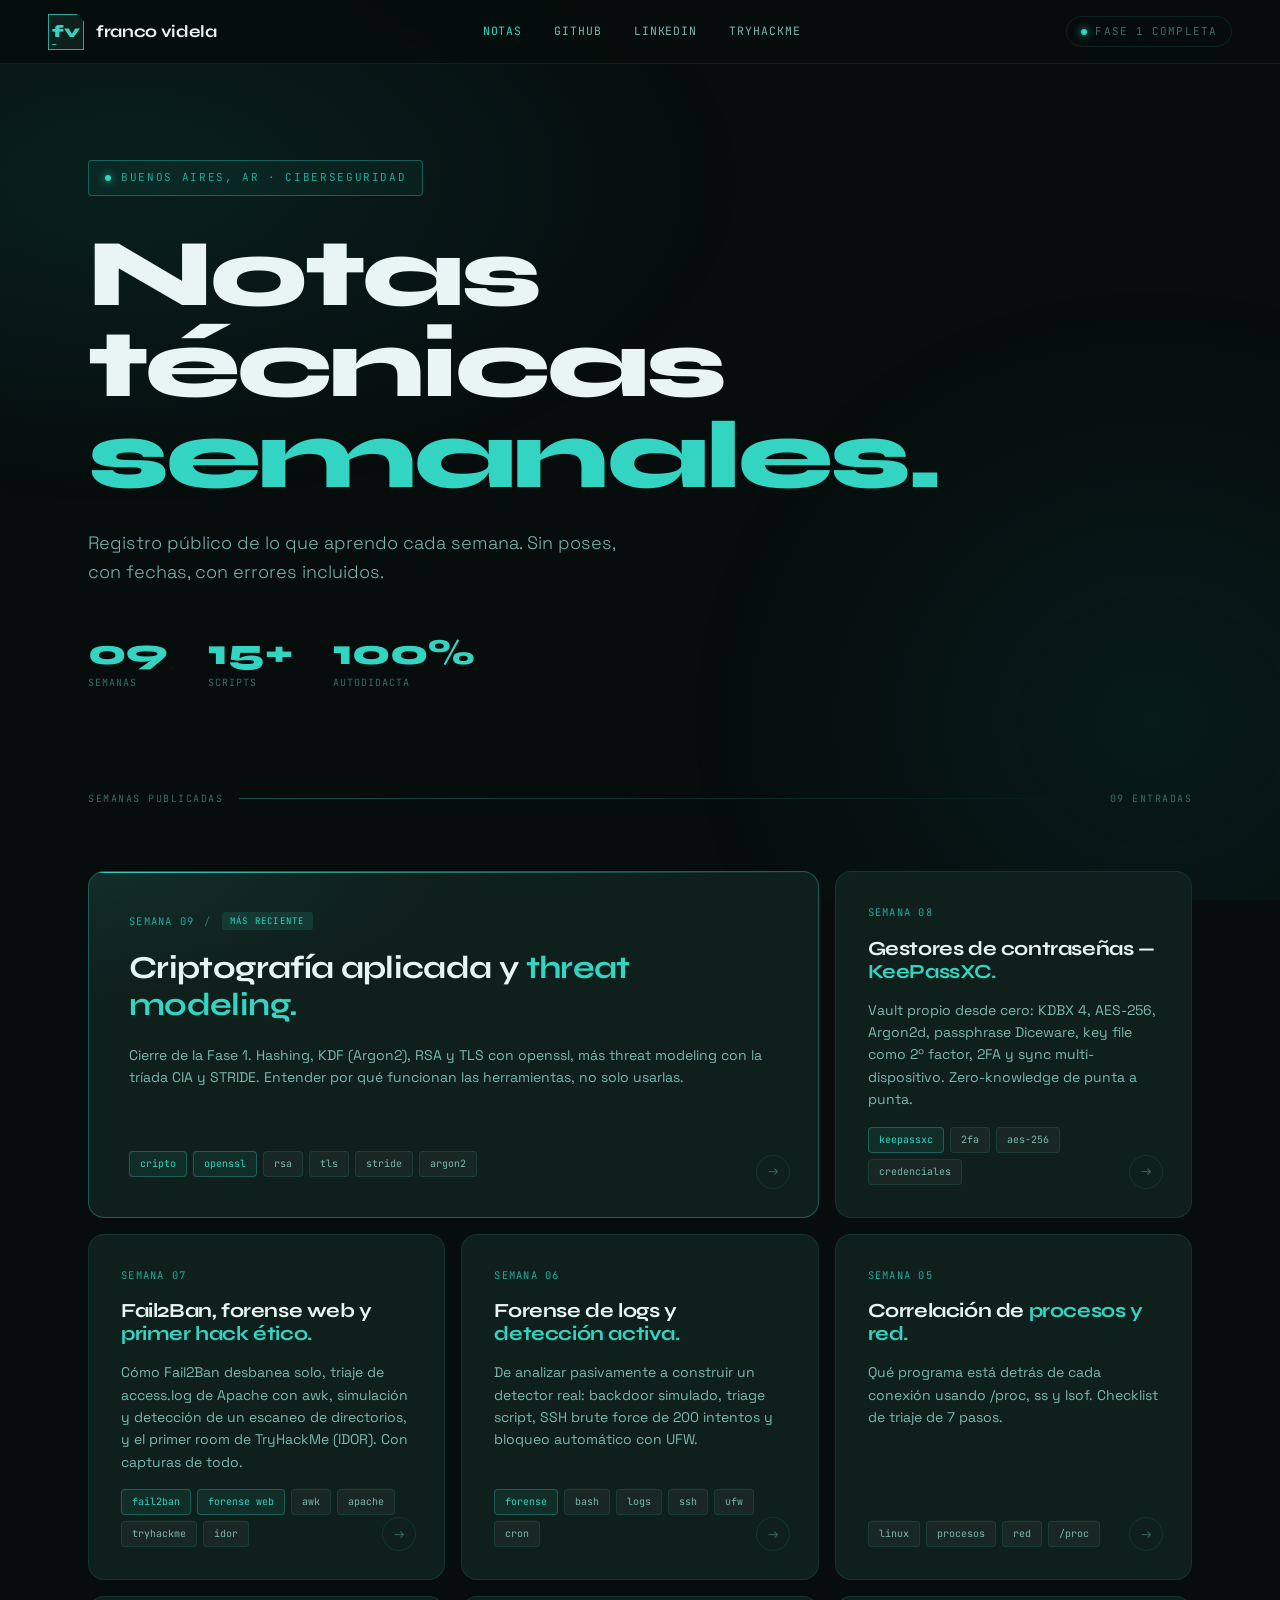
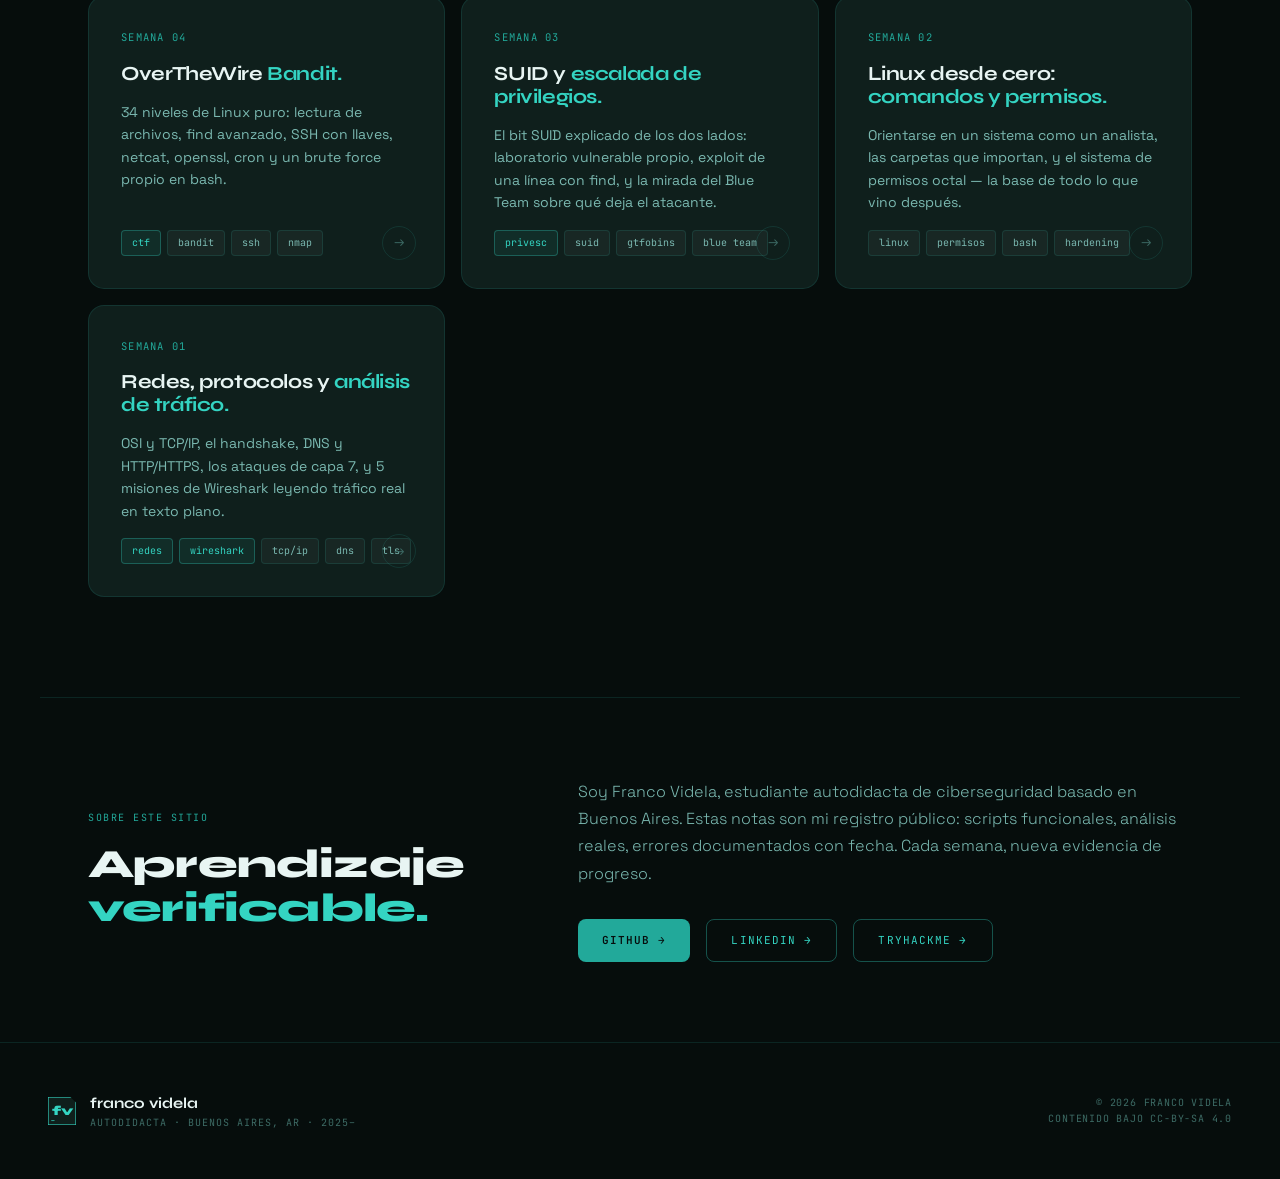
==== commit ee3e0e2f: "docs: backfill semanas 01-04 and add 07-09 Publica las semanas fundacionales que faltaban (redes/Wir" ====
--- a/docs/index.html
+++ b/docs/index.html
@@ -115,7 +115,7 @@
   </nav>
   <div class="status-badge">
     <span class="status-dot"></span>
-    semana 07 en curso
+    fase 1 completa
   </div>
 </header>
 
@@ -124,8 +124,8 @@
   <h1 class="reveal reveal-delay-1">Notas<br/>técnicas<br/><em>semanales.</em></h1>
   <p class="hero-sub reveal reveal-delay-2">Registro público de lo que aprendo cada semana. Sin poses, con fechas, con errores incluidos.</p>
   <div class="hero-stats reveal reveal-delay-3">
-    <div class="stat"><span class="stat-num">07</span><span class="stat-label">Semanas</span></div>
-    <div class="stat"><span class="stat-num">12+</span><span class="stat-label">Scripts</span></div>
+    <div class="stat"><span class="stat-num">09</span><span class="stat-label">Semanas</span></div>
+    <div class="stat"><span class="stat-num">15+</span><span class="stat-label">Scripts</span></div>
     <div class="stat"><span class="stat-num">100%</span><span class="stat-label">Autodidacta</span></div>
   </div>
 </section>
@@ -133,30 +133,83 @@
 <div class="divider reveal">
   <span class="divider-label">Semanas publicadas</span>
   <div class="divider-line"></div>
-  <span class="divider-label">02 entradas</span>
+  <span class="divider-label">09 entradas</span>
 </div>
 
 <section class="notes-section">
   <div class="notes-grid">
 
-    <a href="semanas/semana-06.html" class="card-featured reveal">
+    <a href="semanas/semana-09.html" class="card-featured reveal">
       <div class="card-week">
-        <span>Semana 06</span><span class="sep">/</span><span class="badge">más reciente</span>
+        <span>Semana 09</span><span class="sep">/</span><span class="badge">más reciente</span>
       </div>
-      <h2 class="card-title">Forense de logs y <em>detección activa.</em></h2>
-      <p class="card-desc">De analizar pasivamente a construir un detector real: backdoor simulado, triage script, SSH brute force de 200 intentos y bloqueo automático con UFW. Todo desde cero.</p>
-      <div class="card-tags">
-        <span class="chip hot">forense</span><span class="chip hot">bash scripting</span>
-        <span class="chip">logs</span><span class="chip">ssh</span><span class="chip">ufw</span><span class="chip">cron</span>
-      </div>
+      <h2 class="card-title">Criptografía aplicada y <em>threat modeling.</em></h2>
+      <p class="card-desc">Cierre de la Fase 1. Hashing, KDF (Argon2), RSA y TLS con openssl, más threat modeling con la tríada CIA y STRIDE. Entender por qué funcionan las herramientas, no solo usarlas.</p>
+      <div class="card-tags"><span class="chip hot">cripto</span><span class="chip hot">openssl</span><span class="chip">rsa</span><span class="chip">tls</span><span class="chip">stride</span><span class="chip">argon2</span></div>
+      <div class="card-arrow">→</div>
+    </a>
+
+    <a href="semanas/semana-08.html" class="card reveal reveal-delay-1">
+      <div class="card-week"><span>Semana 08</span></div>
+      <h3 class="card-title">Gestores de contraseñas — <em>KeePassXC.</em></h3>
+      <p class="card-desc">Vault propio desde cero: KDBX 4, AES-256, Argon2d, passphrase Diceware, key file como 2º factor, 2FA y sync multi-dispositivo. Zero-knowledge de punta a punta.</p>
+      <div class="card-tags"><span class="chip hot">keepassxc</span><span class="chip">2fa</span><span class="chip">aes-256</span><span class="chip">credenciales</span></div>
+      <div class="card-arrow">→</div>
+    </a>
+
+    <a href="semanas/semana-07.html" class="card reveal reveal-delay-2">
+      <div class="card-week"><span>Semana 07</span></div>
+      <h3 class="card-title">Fail2Ban, forense web y <em>primer hack ético.</em></h3>
+      <p class="card-desc">Cómo Fail2Ban desbanea solo, triaje de access.log de Apache con awk, simulación y detección de un escaneo de directorios, y el primer room de TryHackMe (IDOR). Con capturas de todo.</p>
+      <div class="card-tags"><span class="chip hot">fail2ban</span><span class="chip hot">forense web</span><span class="chip">awk</span><span class="chip">apache</span><span class="chip">tryhackme</span><span class="chip">idor</span></div>
+      <div class="card-arrow">→</div>
+    </a>
+
+    <a href="semanas/semana-06.html" class="card reveal reveal-delay-3">
+      <div class="card-week"><span>Semana 06</span></div>
+      <h3 class="card-title">Forense de logs y <em>detección activa.</em></h3>
+      <p class="card-desc">De analizar pasivamente a construir un detector real: backdoor simulado, triage script, SSH brute force de 200 intentos y bloqueo automático con UFW.</p>
+      <div class="card-tags"><span class="chip hot">forense</span><span class="chip">bash</span><span class="chip">logs</span><span class="chip">ssh</span><span class="chip">ufw</span><span class="chip">cron</span></div>
       <div class="card-arrow">→</div>
     </a>
 
     <a href="semanas/semana-05.html" class="card reveal reveal-delay-1">
       <div class="card-week"><span>Semana 05</span></div>
       <h3 class="card-title">Correlación de <em>procesos y red.</em></h3>
-      <p class="card-desc">Cómo identificar qué programa está detrás de cada conexión usando /proc, ss y lsof. Checklist de triage de 7 pasos.</p>
+      <p class="card-desc">Qué programa está detrás de cada conexión usando /proc, ss y lsof. Checklist de triaje de 7 pasos.</p>
       <div class="card-tags"><span class="chip">linux</span><span class="chip">procesos</span><span class="chip">red</span><span class="chip">/proc</span></div>
+      <div class="card-arrow">→</div>
+    </a>
+
+    <a href="semanas/semana-04.html" class="card reveal reveal-delay-2">
+      <div class="card-week"><span>Semana 04</span></div>
+      <h3 class="card-title">OverTheWire <em>Bandit.</em></h3>
+      <p class="card-desc">34 niveles de Linux puro: lectura de archivos, find avanzado, SSH con llaves, netcat, openssl, cron y un brute force propio en bash.</p>
+      <div class="card-tags"><span class="chip hot">ctf</span><span class="chip">bandit</span><span class="chip">ssh</span><span class="chip">nmap</span></div>
+      <div class="card-arrow">→</div>
+    </a>
+
+    <a href="semanas/semana-03.html" class="card reveal reveal-delay-3">
+      <div class="card-week"><span>Semana 03</span></div>
+      <h3 class="card-title">SUID y <em>escalada de privilegios.</em></h3>
+      <p class="card-desc">El bit SUID explicado de los dos lados: laboratorio vulnerable propio, exploit de una línea con find, y la mirada del Blue Team sobre qué deja el atacante.</p>
+      <div class="card-tags"><span class="chip hot">privesc</span><span class="chip">suid</span><span class="chip">gtfobins</span><span class="chip">blue team</span></div>
+      <div class="card-arrow">→</div>
+    </a>
+
+    <a href="semanas/semana-02.html" class="card reveal reveal-delay-1">
+      <div class="card-week"><span>Semana 02</span></div>
+      <h3 class="card-title">Linux desde cero: <em>comandos y permisos.</em></h3>
+      <p class="card-desc">Orientarse en un sistema como un analista, las carpetas que importan, y el sistema de permisos octal — la base de todo lo que vino después.</p>
+      <div class="card-tags"><span class="chip">linux</span><span class="chip">permisos</span><span class="chip">bash</span><span class="chip">hardening</span></div>
+      <div class="card-arrow">→</div>
+    </a>
+
+    <a href="semanas/semana-01.html" class="card reveal reveal-delay-2">
+      <div class="card-week"><span>Semana 01</span></div>
+      <h3 class="card-title">Redes, protocolos y <em>análisis de tráfico.</em></h3>
+      <p class="card-desc">OSI y TCP/IP, el handshake, DNS y HTTP/HTTPS, los ataques de capa 7, y 5 misiones de Wireshark leyendo tráfico real en texto plano.</p>
+      <div class="card-tags"><span class="chip hot">redes</span><span class="chip hot">wireshark</span><span class="chip">tcp/ip</span><span class="chip">dns</span><span class="chip">tls</span></div>
       <div class="card-arrow">→</div>
     </a>
 
